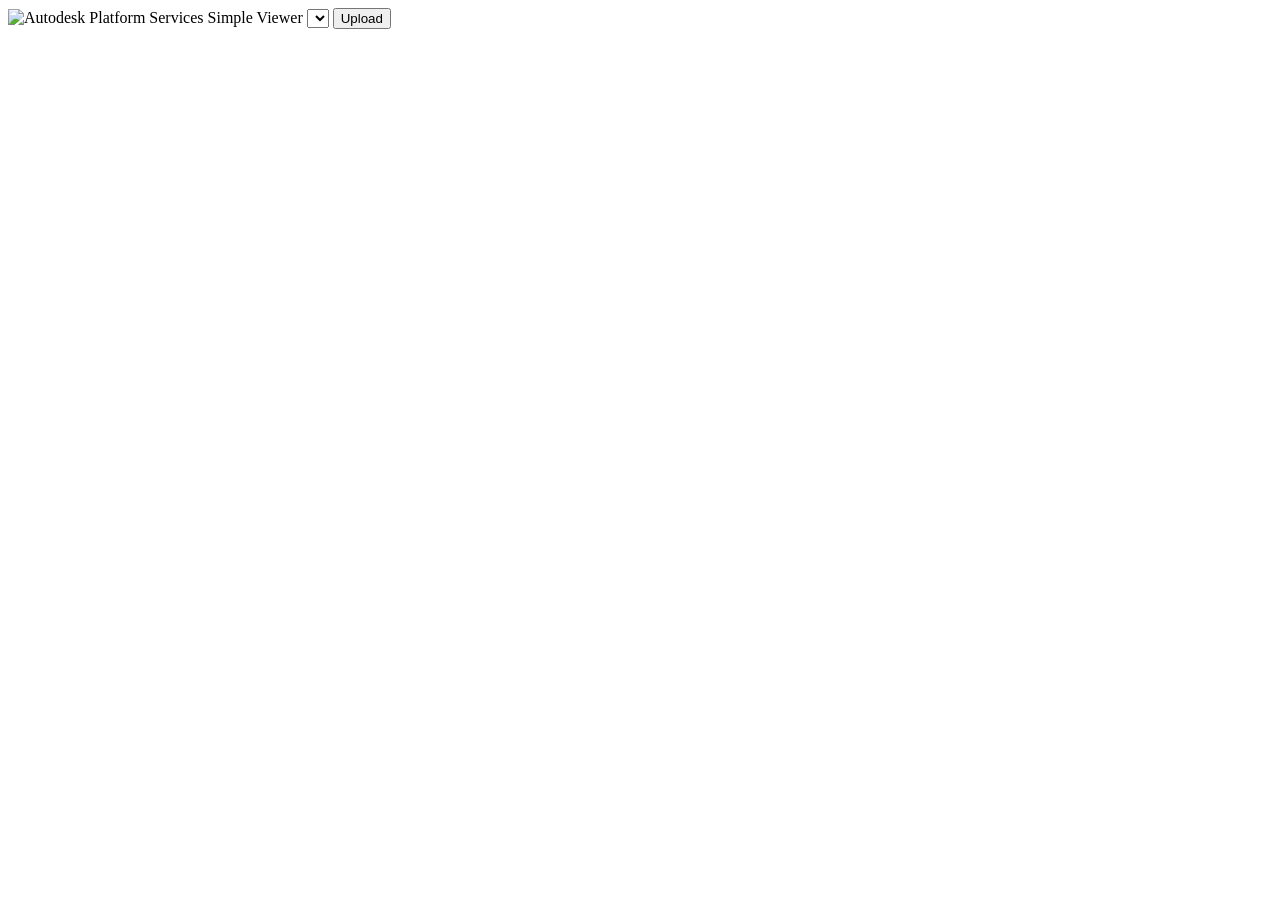
==== wwwroot/index.html @ d3ac1464 "Initialised project" ====
<!DOCTYPE html>
<html lang="en">

<head>
    <meta charset="UTF-8">
    <meta name="viewport" content="width=device-width, initial-scale=1.0">
    <meta http-equiv="X-UA-Compatible" content="ie=edge">
    <link rel="icon" type="image/x-icon" href="https://cdn.autodesk.io/favicon.ico">
    <link rel="stylesheet" href="https://developer.api.autodesk.com/modelderivative/v2/viewers/7.*/style.css">
    <link rel="stylesheet" href="/main.css">
    <title>Autodesk Platform Services: Simple Viewer</title>
</head>

<body>
    <div id="header">
        <img class="logo" src="https://cdn.autodesk.io/logo/black/stacked.png" alt="Autodesk Platform Services">
        <span class="title">Simple Viewer</span>
        <select name="models" id="models"></select>
        <button id="upload" title="Upload New Model">Upload</button>
        <input style="display: none" type="file" id="input">
    </div>
    <div id="preview"></div>
    <div id="overlay"></div>
    <script src="https://developer.api.autodesk.com/modelderivative/v2/viewers/7.*/viewer3D.js"></script>
    <script src="/main.js" type="module"></script>
</body>

</html>
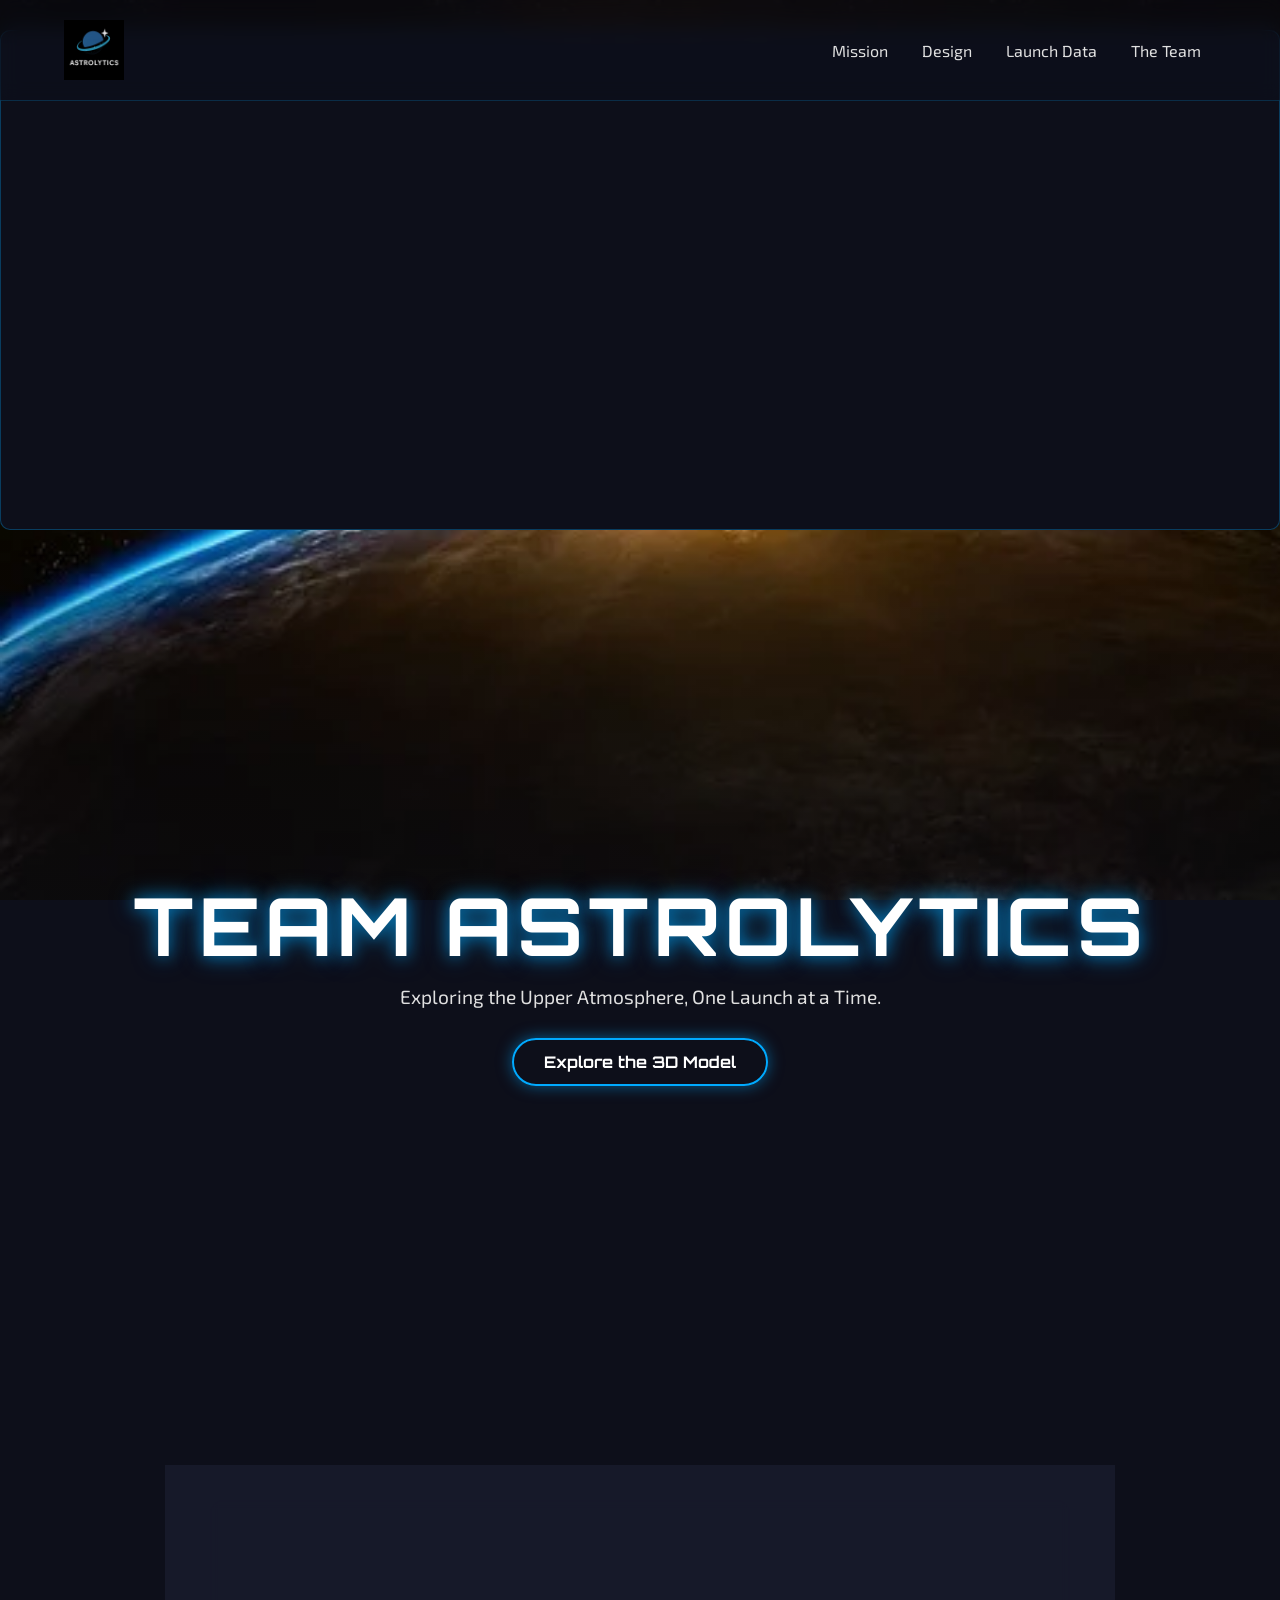
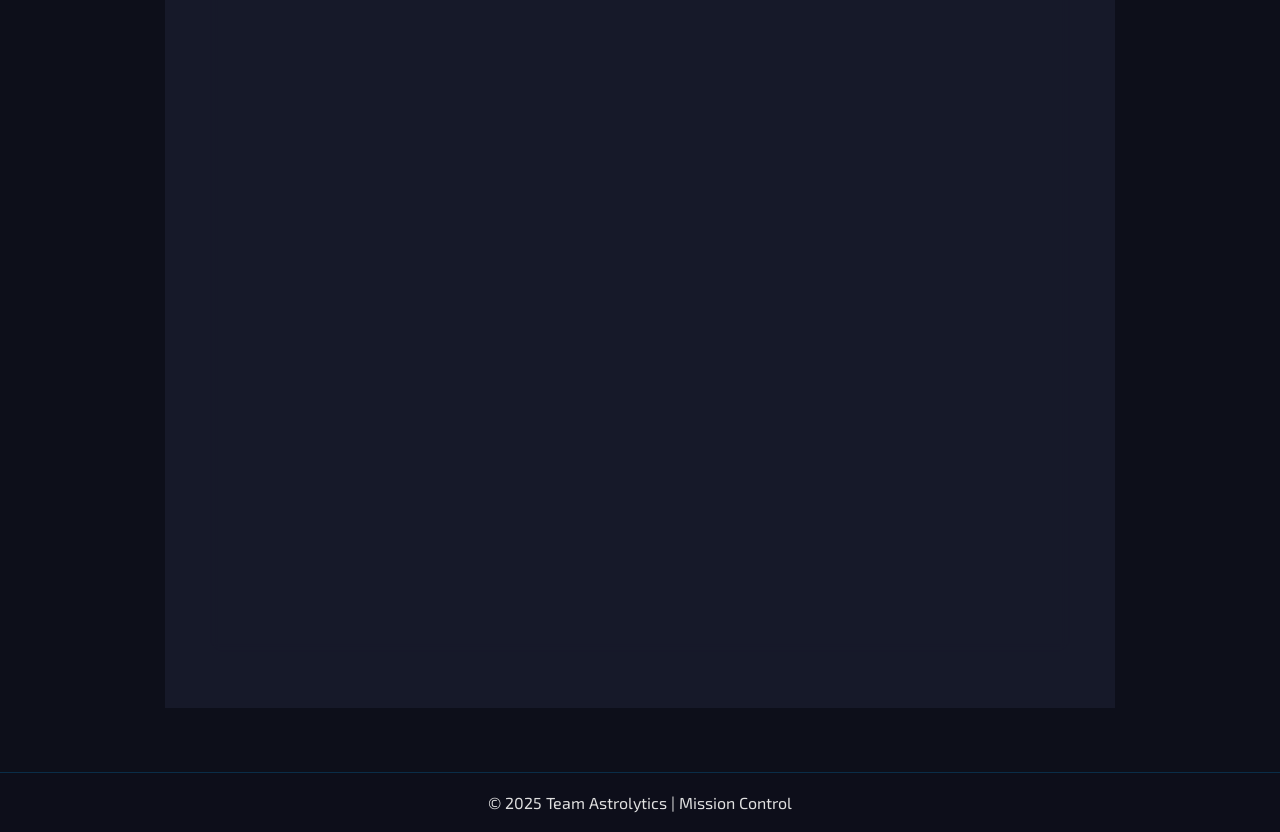
==== commit 5c5fc6e8: "Added to www_root" ====
--- a/wwwroot/index.html
+++ b/wwwroot/index.html
@@ -1,28 +1,133 @@
 <!DOCTYPE html>
 <html lang="en">
-
 <head>
     <meta charset="UTF-8">
     <meta name="viewport" content="width=device-width, initial-scale=1.0">
-    <meta http-equiv="X-UA-Compatible" content="ie=edge">
-    <link rel="icon" type="image/x-icon" href="https://cdn.autodesk.io/favicon.ico">
-    <link rel="stylesheet" href="https://developer.api.autodesk.com/modelderivative/v2/viewers/7.*/style.css">
-    <link rel="stylesheet" href="/main.css">
-    <title>Autodesk Platform Services: Simple Viewer</title>
+    <title>Team Astrolytics | Mission Control</title> 
+    
+    <link rel="preconnect" href="https://fonts.googleapis.com">
+    <link rel="preconnect" href="https://fonts.gstatic.com" crossorigin>
+    <link href="https://fonts.googleapis.com/css2?family=Exo+2:wght@300;400&family=Orbitron:wght@400;700&display=swap" rel="stylesheet">
+    
+    <link rel="stylesheet" href="style.css">
+<link rel="stylesheet" href="https://developer.api.autodesk.com/modelderivative/v2/viewers/7.*/style.min.css" type="text/css">
+
+    <style>
+        .logo-image {
+            height: 60px; 
+            width: auto;
+            vertical-align: middle;
+        } 
+    </style>
 </head>
+<body>
+    <section>
+        <div id="my-cansat-viewer"></div>
+    </section>
 
-<body>
-    <div id="header">
-        <img class="logo" src="https://cdn.autodesk.io/logo/black/stacked.png" alt="Autodesk Platform Services">
-        <span class="title">Simple Viewer</span>
-        <select name="models" id="models"></select>
-        <button id="upload" title="Upload New Model">Upload</button>
-        <input style="display: none" type="file" id="input">
-    </div>
-    <div id="preview"></div>
-    <div id="overlay"></div>
-    <script src="https://developer.api.autodesk.com/modelderivative/v2/viewers/7.*/viewer3D.js"></script>
-    <script src="/main.js" type="module"></script>
+    <header class="main-header">
+        <div class="logo">
+            <img src="logo.png" alt="Team Astrolytics Logo" class="logo-image">
+        </div>
+        <nav class="main-nav">
+            <a href="mission.html">Mission</a> 
+            <a href="design.html">Design</a>
+            <a href="data.html">Launch Data</a>
+            <a href="team.html">The Team</a>
+        </nav>
+    </header>
+
+    <section class="hero-section">
+        <div class="hero-content">
+            <h1 class="hero-title">TEAM ASTROLYTICS</h1>
+            <p class="hero-subtitle">Exploring the Upper Atmosphere, One Launch at a Time.</p>
+            <a href="#model" class="cta-button">Explore the 3D Model</a>
+        </div>
+    </section>
+    
+    <main class="content-wrapper">
+        
+        <section id="model" class="content-section">
+            <h2><span class="highlight">02</span>INTERACTIVE MODEL</h2>
+            <p>Get a hands-on look at our design. Click and drag the model below to explore every component in detail. This is where your Spline or Three.js viewer will go.</p>
+            <div class="spline-container">
+                <p class="placeholder-text">Your 3D Model Viewer Goes Here</p>
+            </div>
+             </section>
+    </main>
+
+    <footer class="main-footer">
+        <p>&copy; 2025 Team Astrolytics | Mission Control</p>
+    </footer>   
+</footer>
+
+    <script src="https://developer.api.autodesk.com/modelderivative/v2/viewers/7.*/viewer3D.min.js"></script>
+
+    <script>
+        // !! PASTE THE URN YOU COPIED FROM THE UPLOAD STEP !!
+        const MY_MODEL_URN = "YOUR_URN_HERE";
+
+        let viewer;
+
+        // 1. Get an access token from our backend server
+        async function getAccessToken() {
+            try {
+                // This asks your running Node.js server for a token
+                const resp = await fetch('/api/auth/token'); 
+                if (!resp.ok) {
+                    throw new Error(await resp.text());
+                }
+                const { access_token, expires_in } = await resp.json();
+                return { access_token, expires_in };
+            } catch (err) {
+                alert('Could not get access token. Is the backend server running?');
+                console.error(err);
+            }
+        }
+
+        // 2. Initialize the viewer
+        function initializeViewer() {
+            const options = {
+                env: 'AutodeskProduction',
+                getAccessToken: async (onTokenReady) => {
+                    const token = await getAccessToken();
+                    if (token) {
+                        onTokenReady(token.access_token, token.expires_in);
+                    }
+                }
+            };
+
+            Autodesk.Viewing.Initializer(options, () => {
+                // This ID must match the <div> you created in Step 2
+                const viewerDiv = document.getElementById('my-cansat-viewer');
+                viewer = new Autodesk.Viewing.GuiViewer3D(viewerDiv);
+                viewer.start();
+                loadModel(MY_MODEL_URN);
+            });
+        }
+
+        // 3. Load the model
+        function loadModel(urn) {
+            const documentId = 'urn:' + urn;
+            Autodesk.Viewing.Document.load(documentId, onDocumentLoadSuccess, onDocumentLoadFailure);
+        }
+
+        function onDocumentLoadSuccess(doc) {
+            const viewables = doc.getRoot().getDefaultGeometry();
+            viewer.loadDocumentNode(doc, viewables).then(i => {
+                console.log('Model loaded successfully.');
+            });
+        }
+
+        function onDocumentLoadFailure(viewerErrorCode) {
+            console.error('onDocumentLoadFailure() - ' + viewerErrorCode);
+        }
+
+        // --- Start everything ---
+        initializeViewer();
+
+    </script>
 </body>
+</html>
 
-</html>
+
--- a/wwwroot/style.css
+++ b/wwwroot/style.css
@@ -0,0 +1,219 @@
+/* ---- GLOBAL STYLES & VARIABLES ---- */
+:root {
+    --primary-color: #0d0f1a; /* Deep space blue */
+    --secondary-color: #1a1c2d;
+    --accent-color: #00aaff; /* Bright cyan accent */
+    --glow-color: rgba(0, 170, 255, 0.5);
+    --text-color: #e0e0e0; /* Light grey text */
+    --title-font: 'Orbitron', sans-serif;
+    --body-font: 'Exo 2', sans-serif;
+}
+
+* {
+    margin: 0;
+    padding: 0;
+    box-sizing: border-box;
+}
+
+html {
+    scroll-behavior: smooth;
+}
+
+body {
+    font-family: var(--body-font);
+    background-color: var(--primary-color);
+    background-image: url('background1.jpg'); /* Your starry background */
+    background-size: cover;
+    background-attachment: fixed;
+    color: var(--text-color);
+    overflow-x: hidden;
+}
+
+/* ---- HEADER & NAVIGATION ---- */
+.main-header {
+    position: fixed;
+    top: 0;
+    left: 0;
+    width: 100%;
+    display: flex;
+    justify-content: space-between;
+    align-items: center;
+    padding: 20px 5%;
+    z-index: 100;
+    background: rgba(13, 15, 26, 0.5); /* Semi-transparent */
+    backdrop-filter: blur(10px);
+    border-bottom: 1px solid rgba(0, 170, 255, 0.2);
+}
+
+.logo {
+    font-family: var(--title-font);
+    font-size: 1.5rem;
+    font-weight: 700;
+    color: #fff;
+    text-shadow: 0 0 10px var(--glow-color);
+}
+
+.main-nav a {
+    color: var(--text-color);
+    text-decoration: none;
+    margin: 0 15px;
+    font-weight: 400;
+    transition: all 0.3s ease;
+}
+
+.main-nav a:hover {
+    color: var(--accent-color);
+    text-shadow: 0 0 5px var(--glow-color);
+}
+
+/* ---- HERO SECTION ---- */
+.hero-section {
+    display: flex;
+    justify-content: center;
+    align-items: center;
+    text-align: center;
+    height: 100vh;
+    padding: 0 5%;
+    position: relative;
+    background: linear-gradient(to bottom, rgba(13, 15, 26, 0) 0%, var(--primary-color) 95%);
+}
+
+.hero-title {
+    font-family: var(--title-font);
+    font-size: 5rem;
+    font-weight: 700;
+    color: #fff;
+    letter-spacing: 5px;
+    text-shadow: 0 0 15px var(--glow-color), 0 0 25px var(--glow-color);
+    animation: fadeInDown 1.5s ease-out;
+}
+
+.hero-subtitle {
+    font-size: 1.2rem;
+    margin-top: 10px;
+    color: var(--text-color);
+    max-width: 600px;
+    margin-left: auto;
+    margin-right: auto;
+    animation: fadeInUp 1.5s ease-out;
+}
+
+/* ---- CALL TO ACTION BUTTON ---- */
+.cta-button {
+    display: inline-block;
+    margin-top: 30px;
+    padding: 12px 30px;
+    border: 2px solid var(--accent-color);
+    border-radius: 50px;
+    color: #fff;
+    background-color: transparent;
+    text-decoration: none;
+    font-weight: bold;
+    font-family: var(--title-font);
+    transition: all 0.3s ease;
+    box-shadow: 0 0 15px var(--glow-color);
+    animation: fadeInUp 1.8s ease-out;
+}
+
+.cta-button:hover {
+    background-color: var(--accent-color);
+    box-shadow: 0 0 25px var(--glow-color), 0 0 35px var(--glow-color);
+    transform: translateY(-3px);
+}
+
+/* ---- CONTENT SECTIONS ---- */
+.content-wrapper {
+    max-width: 900px;
+    margin: 50px auto;
+    padding: 20px;
+}
+
+.content-section {
+    background: rgba(26, 28, 45, 0.8);
+    backdrop-filter: blur(5px);
+    padding: 40px;
+    margin-bottom: 50px;
+    border-radius: 15px;
+    border: 1px solid rgba(0, 170, 255, 0.2);
+    box-shadow: 0 10px 30px rgba(0, 0, 0, 0.3);
+}
+
+.content-section h2 {
+    font-family: var(--title-font);
+    font-size: 2.5rem;
+    margin-bottom: 20px;
+    color: #fff;
+    border-bottom: 2px solid var(--accent-color);
+    display: inline-block;
+    padding-bottom: 5px;
+}
+
+.content-section p {
+    font-size: 1.1rem;
+    line-height: 1.8;
+}
+
+.highlight {
+    color: var(--accent-color);
+    margin-right: 15px;
+}
+
+/* ---- 3D MODEL CONTAINER ---- */
+.spline-container {
+    width: 100%;
+    height: 500px; 
+    margin-top: 30px;
+    border-radius: 10px;
+    overflow: hidden; 
+    background-color: var(--primary-color);
+    border: 1px solid rgba(0, 170, 255, 0.3);
+}
+
+/* ---- 3D MODEL CONTAINER ---- */
+#my-cansat-viewer {
+    width: 100%;
+    height: 500px; /* This height is perfect! */
+    margin-top: 30px;
+    border-radius: 10px;
+    overflow: hidden; 
+    background-color: var(--primary-color);
+    border: 1px solid rgba(0, 170, 255, 0.3);
+    
+    /* ADD THIS LINE: It's required by the viewer */
+    position: relative; 
+}
+
+/* ---- FOOTER ---- */
+.main-footer {
+    text-align: center;
+    padding: 20px;
+    border-top: 1px solid rgba(0, 170, 255, 0.2);
+    background: rgba(13, 15, 26, 0.7);
+}
+
+/* ---- ANIMATIONS ---- */
+@keyframes fadeInDown {
+    from {
+        opacity: 0;
+        transform: translateY(-30px);
+    }
+    to {
+        opacity: 1;
+        transform: translateY(0);
+    }
+}
+
+@keyframes fadeInUp {
+    from {
+        opacity: 0;
+        transform: translateY(30px);
+    }
+    to {
+        opacity: 1;
+        transform: translateY(0);
+    }
+
+
+
+    
+}
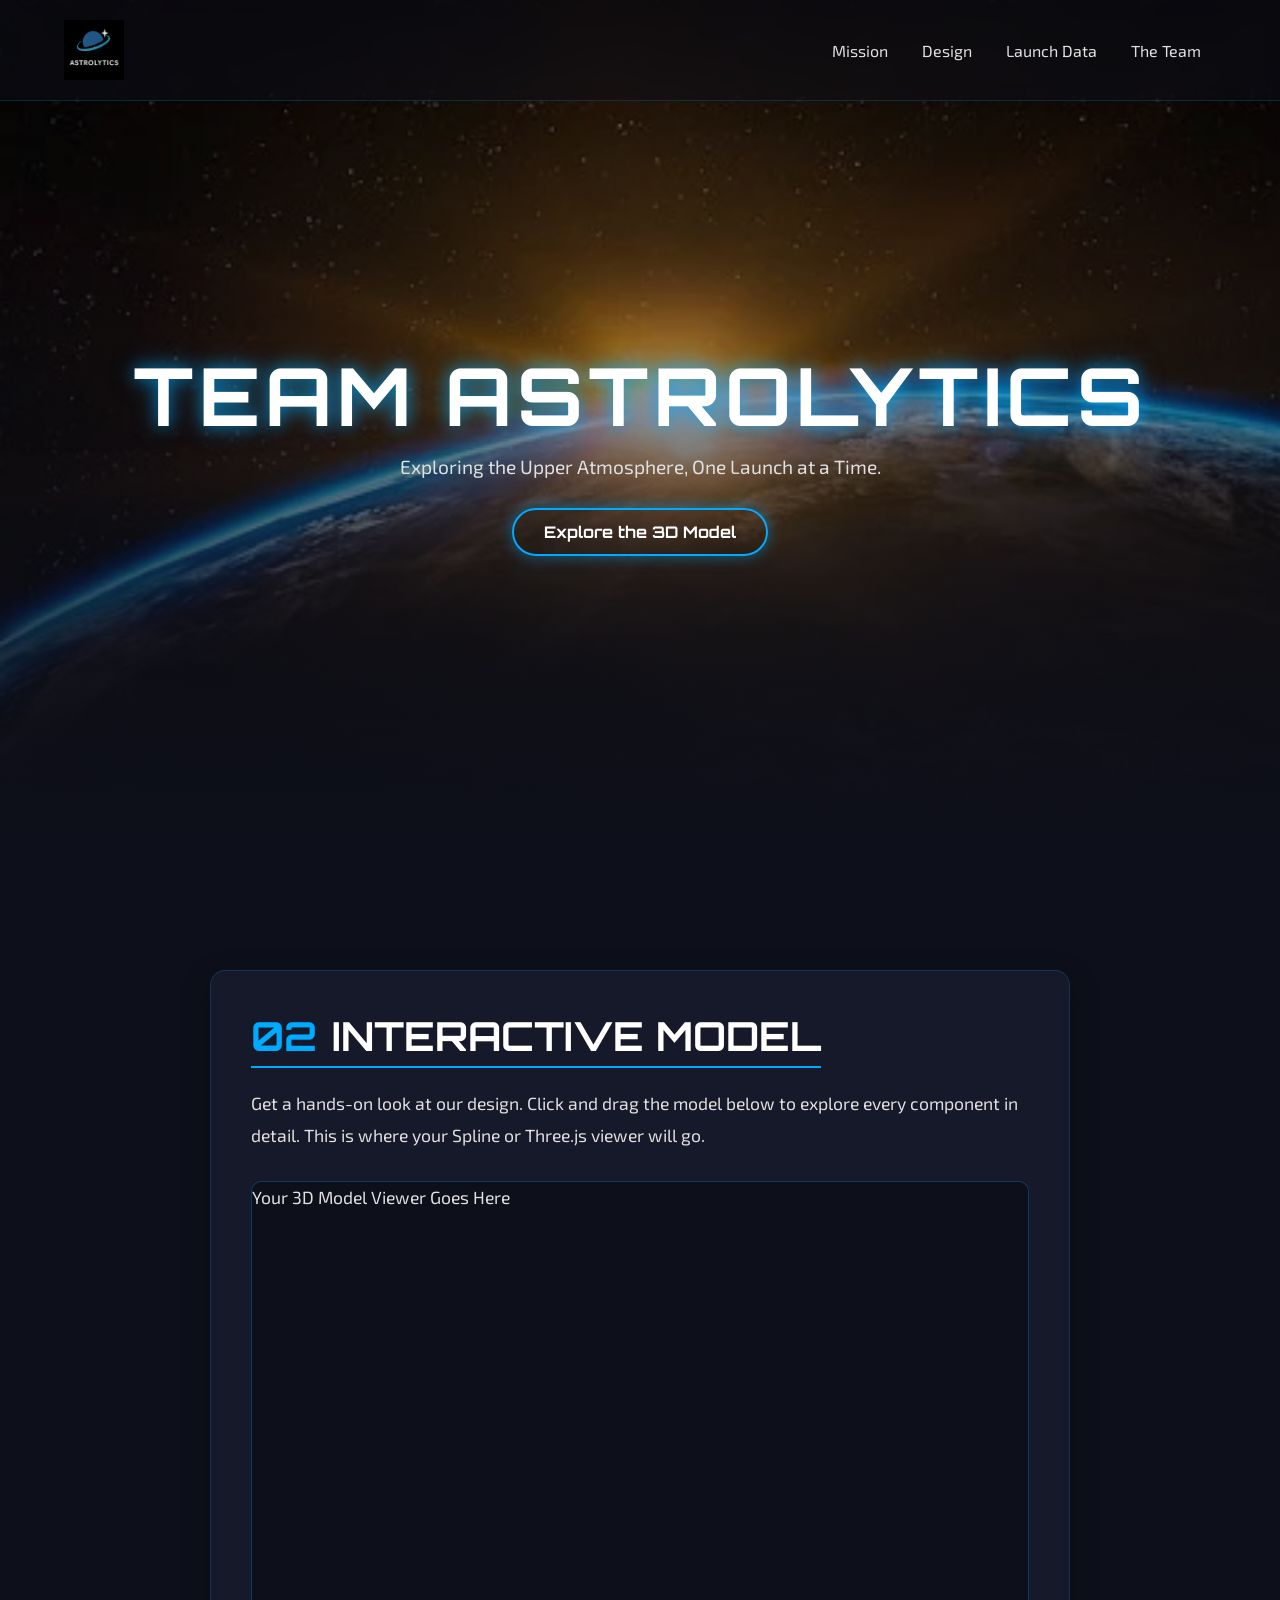
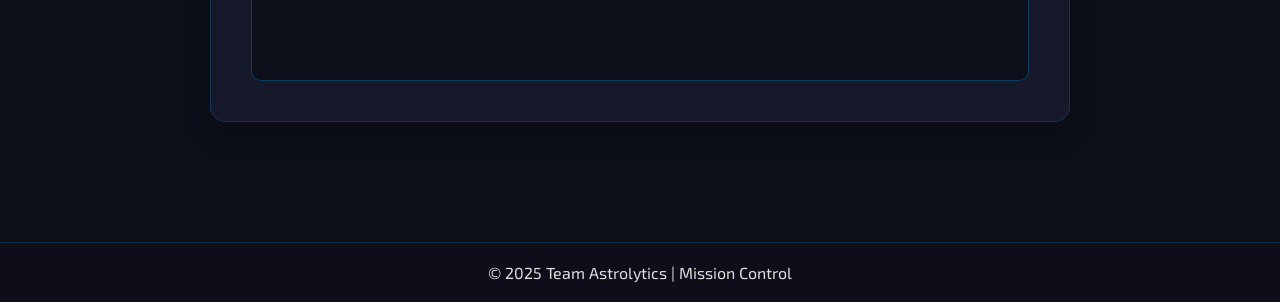
==== commit 15717cf1: "Added two files" ====
--- a/wwwroot/index.html
+++ b/wwwroot/index.html
@@ -22,7 +22,7 @@
 </head>
 <body>
     <section>
-        <div id="my-cansat-viewer"></div>
+        
     </section>
 
     <header class="main-header">
@@ -61,72 +61,9 @@
     </footer>   
 </footer>
 
-    <script src="https://developer.api.autodesk.com/modelderivative/v2/viewers/7.*/viewer3D.min.js"></script>
+    
 
-    <script>
-        // !! PASTE THE URN YOU COPIED FROM THE UPLOAD STEP !!
-        const MY_MODEL_URN = "YOUR_URN_HERE";
-
-        let viewer;
-
-        // 1. Get an access token from our backend server
-        async function getAccessToken() {
-            try {
-                // This asks your running Node.js server for a token
-                const resp = await fetch('/api/auth/token'); 
-                if (!resp.ok) {
-                    throw new Error(await resp.text());
-                }
-                const { access_token, expires_in } = await resp.json();
-                return { access_token, expires_in };
-            } catch (err) {
-                alert('Could not get access token. Is the backend server running?');
-                console.error(err);
-            }
-        }
-
-        // 2. Initialize the viewer
-        function initializeViewer() {
-            const options = {
-                env: 'AutodeskProduction',
-                getAccessToken: async (onTokenReady) => {
-                    const token = await getAccessToken();
-                    if (token) {
-                        onTokenReady(token.access_token, token.expires_in);
-                    }
-                }
-            };
-
-            Autodesk.Viewing.Initializer(options, () => {
-                // This ID must match the <div> you created in Step 2
-                const viewerDiv = document.getElementById('my-cansat-viewer');
-                viewer = new Autodesk.Viewing.GuiViewer3D(viewerDiv);
-                viewer.start();
-                loadModel(MY_MODEL_URN);
-            });
-        }
-
-        // 3. Load the model
-        function loadModel(urn) {
-            const documentId = 'urn:' + urn;
-            Autodesk.Viewing.Document.load(documentId, onDocumentLoadSuccess, onDocumentLoadFailure);
-        }
-
-        function onDocumentLoadSuccess(doc) {
-            const viewables = doc.getRoot().getDefaultGeometry();
-            viewer.loadDocumentNode(doc, viewables).then(i => {
-                console.log('Model loaded successfully.');
-            });
-        }
-
-        function onDocumentLoadFailure(viewerErrorCode) {
-            console.error('onDocumentLoadFailure() - ' + viewerErrorCode);
-        }
-
-        // --- Start everything ---
-        initializeViewer();
-
-    </script>
+   
 </body>
 </html>
 
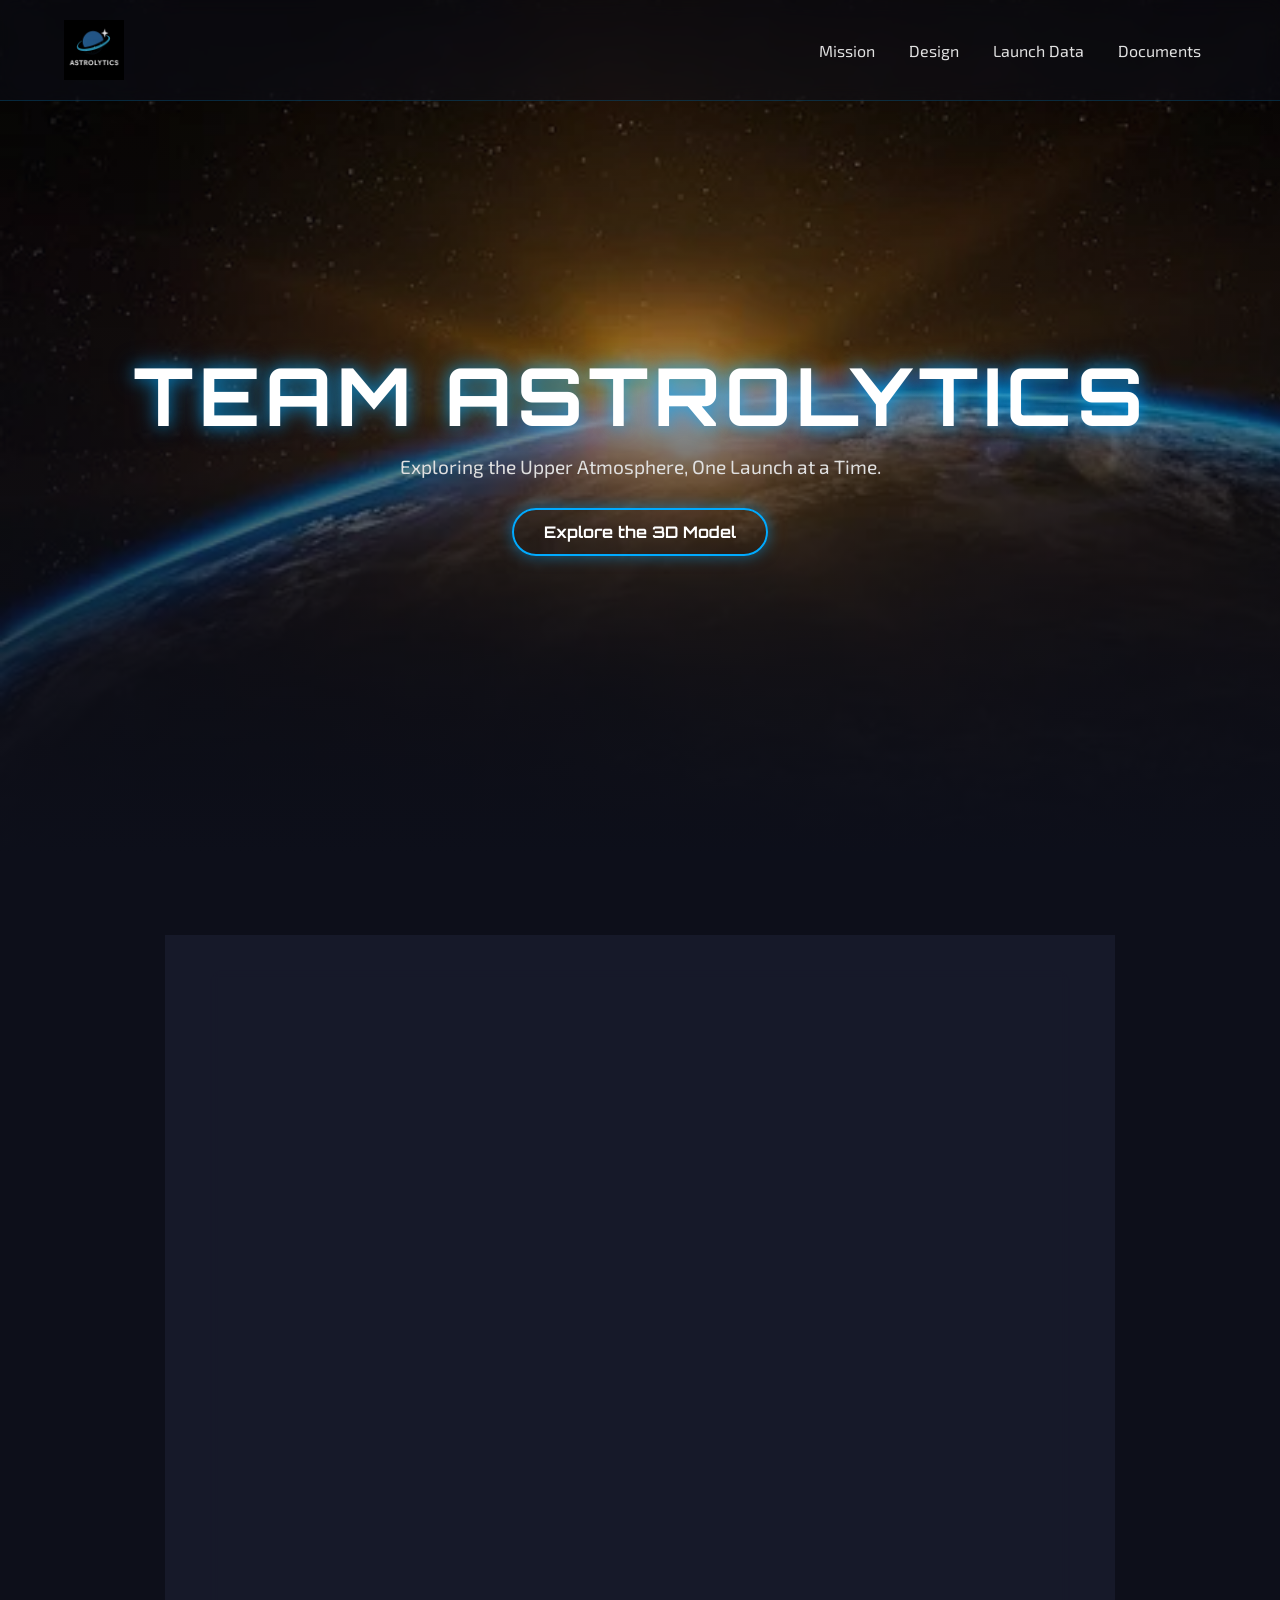
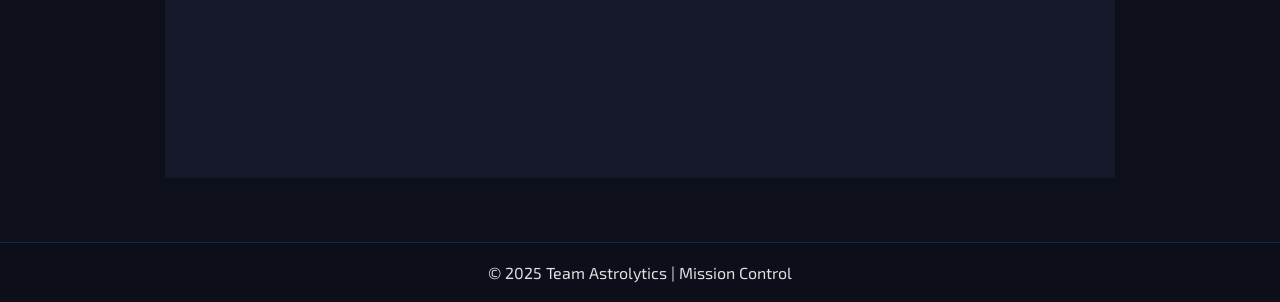
==== commit 52716dea: "added Document section" ====
--- a/wwwroot/index.html
+++ b/wwwroot/index.html
@@ -33,7 +33,8 @@
             <a href="mission.html">Mission</a> 
             <a href="design.html">Design</a>
             <a href="data.html">Launch Data</a>
-            <a href="team.html">The Team</a>
+            <a href="documents.html">Documents</a>
+
         </nav>
     </header>
 
--- a/wwwroot/style.css
+++ b/wwwroot/style.css
@@ -174,10 +174,10 @@
     width: 100%;
     height: 500px; /* This height is perfect! */
     margin-top: 30px;
-    border-radius: 10px;
+    border-radius: 20px;
     overflow: hidden; 
     background-color: var(--primary-color);
-    border: 1px solid rgba(0, 170, 255, 0.3);
+    border: 1px solid rgba(0, 10, 15, 0.3);
     
     /* ADD THIS LINE: It's required by the viewer */
     position: relative; 
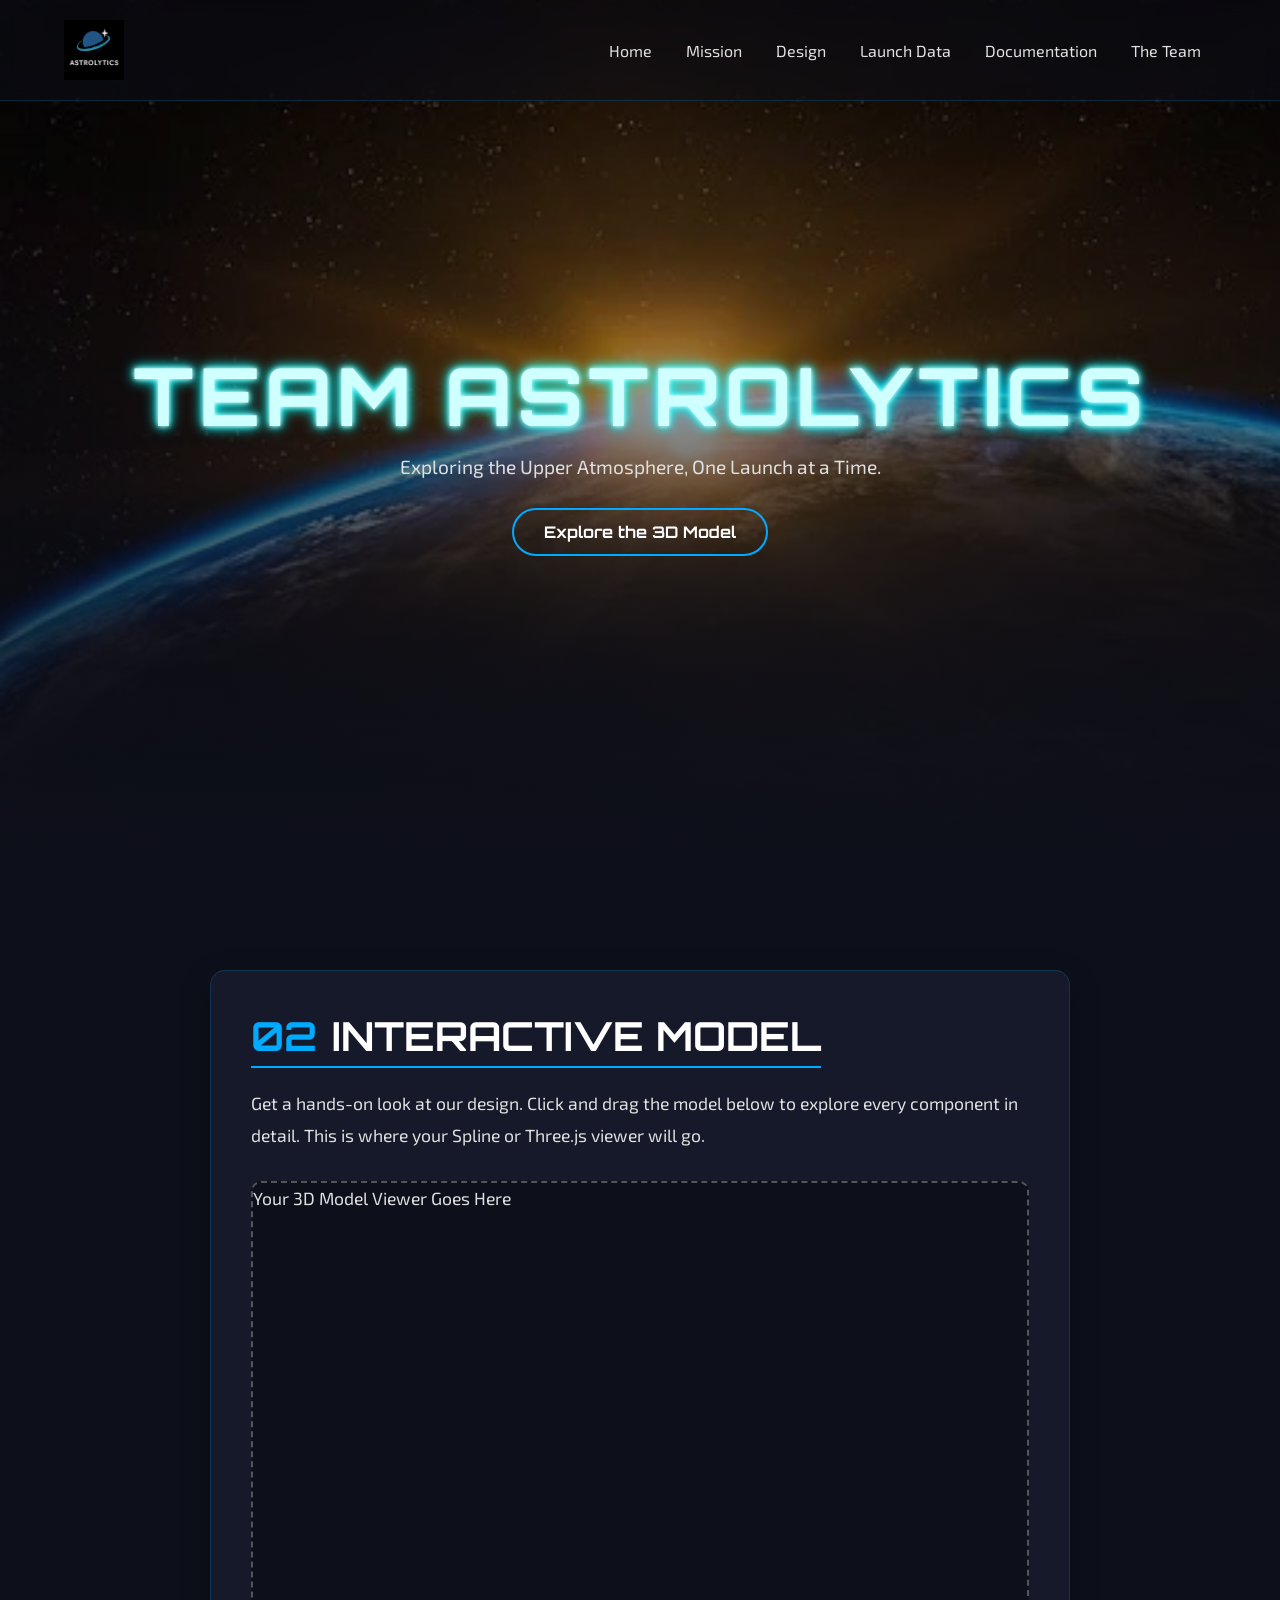
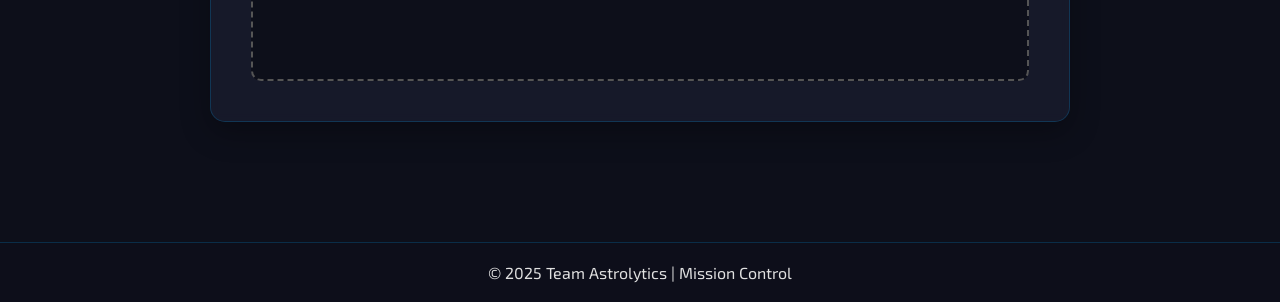
==== commit a83804fb: "added multiple files" ====
--- a/wwwroot/index.html
+++ b/wwwroot/index.html
@@ -10,14 +10,134 @@
     <link href="https://fonts.googleapis.com/css2?family=Exo+2:wght@300;400&family=Orbitron:wght@400;700&display=swap" rel="stylesheet">
     
     <link rel="stylesheet" href="style.css">
-<link rel="stylesheet" href="https://developer.api.autodesk.com/modelderivative/v2/viewers/7.*/style.min.css" type="text/css">
+    <link rel="stylesheet" href="https://developer.api.autodesk.com/modelderivative/v2/viewers/7.*/style.min.css" type="text/css">
 
     <style>
         .logo-image {
             height: 60px; 
             width: auto;
             vertical-align: middle;
+            /* Add transition for hover effect */
+            transition: all 0.3s ease-in-out;
         } 
+
+        /* --- START OF HOVER EFFECTS --- */
+
+        /* Define a "crazy shake" animation */
+        @keyframes crazy-shake {
+            0% { transform: translate(0, 0) rotate(0); }
+            20% { transform: translate(-3px, 0px) rotate(-1deg); }
+            40% { transform: translate(3px, 0px) rotate(1deg); }
+            60% { transform: translate(-3px, 0px) rotate(0deg); }
+            80% { transform: translate(3px, 0px) rotate(-1deg); }
+            100% { transform: translate(0, 0) rotate(0); }
+        }
+
+        /* 1. Logo Hover */
+        .logo-image:hover {
+            transform: scale(1.1) rotate(-5deg);
+            filter: drop-shadow(0 0 15px #00aaff) drop-shadow(0 0 5px #fff);
+        }
+
+        /* 2. Nav Links Hover */
+        .main-nav a {
+            transition: all 0.3s ease-in-out;
+        }
+        .main-nav a:hover {
+            color: #fff;
+            transform: scale(1.15);
+            text-shadow: 
+                0 0 5px #fff,
+                0 0 10px #fff,
+                0 0 20px #00aaff,
+                0 0 30px #00aaff;
+        }
+
+        /* 3. Hero Title (CYAN NEON EFFECT) */
+        .hero-title {
+            transition: all 0.3s ease-in-out;
+            /* Base static cyan neon effect */
+            color: #d0ffff; /* Light cyan base text */
+            text-shadow: 
+                0 0 5px #fff,
+                0 0 10px #00ffff,
+                0 0 15px #00ffff;
+        }
+        
+        /* --- THIS IS THE UPDATED/REDUCED EFFECT --- */
+        .hero-title:hover {
+            /* Reduced "lightning" effect */
+            color: #fff; /* Bright white "hot" core */
+            text-shadow: 
+                0 0 5px #fff,
+                0 0 10px #fff,
+                0 0 15px #fff,     /* Reduced white core */
+                0 0 30px #00ffff, /* Reduced cyan aura */
+                0 0 50px #00ffff; /* Reduced faintest glow */
+        }
+        
+        /* 4. Hero Subtitle Hover (Crazy Shake) */
+        .hero-subtitle {
+             transition: all 0.3s ease-in-out;
+        }
+        .hero-subtitle:hover {
+            color: #00ff00; /* Electric Green */
+            animation: crazy-shake 0.5s cubic-bezier(.36,.07,.19,.97) both infinite;
+        }
+
+        /* 5. CTA Button Hover */
+        .cta-button {
+            transition: all 0.3s ease-in-out;
+            /* Base shadow to transition from */
+            box-shadow: 0 0 0 rgba(0, 170, 255, 0); 
+        }
+        .cta-button:hover {
+            background-color: #00aaff;
+            color: #000;
+            transform: scale(1.1);
+            box-shadow: 
+                0 0 15px #00aaff,
+                0 0 30px #00aaff,
+                0 0 50px #fff;
+        }
+
+        /* 6. Section Title Hover */
+        .content-section h2 {
+            transition: all 0.3s ease-in-out;
+        }
+        .content-section h2:hover {
+            color: #fff;
+            transform: skewX(-15deg) scale(1.05);
+            text-shadow: 
+                0 0 10px #00ff00, /* Electric Green */
+                0 0 20px #00ff00;
+        }
+        
+        /* 7. 3D Model Placeholder Hover */
+        .spline-container {
+             /* Assuming it has a base color/border in style.css */
+            transition: all 0.3s ease-in-out;
+            border: 2px dashed #555; /* Example base border */
+        }
+        .spline-container:hover {
+            transform: scale(1.02);
+            border-color: #00eeff;
+            box-shadow: 
+                0 0 20px #00ffff,
+                inset 0 0 20px #00f7ff; /* Inner glow */
+        }
+
+        /* 8. Footer Hover */
+        .main-footer p {
+            transition: all 0.3s ease-in-out;
+        }
+        .main-footer:hover p {
+            color: #fff;
+            text-shadow: 0 0 10px #fff, 0 0 15px #00aaff;
+        }
+
+        /* --- END OF HOVER EFFECTS --- */
+
     </style>
 </head>
 <body>
@@ -30,11 +150,12 @@
             <img src="logo.png" alt="Team Astrolytics Logo" class="logo-image">
         </div>
         <nav class="main-nav">
+            <a href="index.html">Home</a> 
             <a href="mission.html">Mission</a> 
             <a href="design.html">Design</a>
             <a href="data.html">Launch Data</a>
-            <a href="documents.html">Documents</a>
-
+            <a href="document.html">Documentation</a>
+            <a href="team.html">The Team</a>
         </nav>
     </header>
 
@@ -59,13 +180,7 @@
 
     <footer class="main-footer">
         <p>&copy; 2025 Team Astrolytics | Mission Control</p>
-    </footer>   
-</footer>
-
+    </footer> 
     
-
-   
 </body>
-</html>
-
-
+</html>
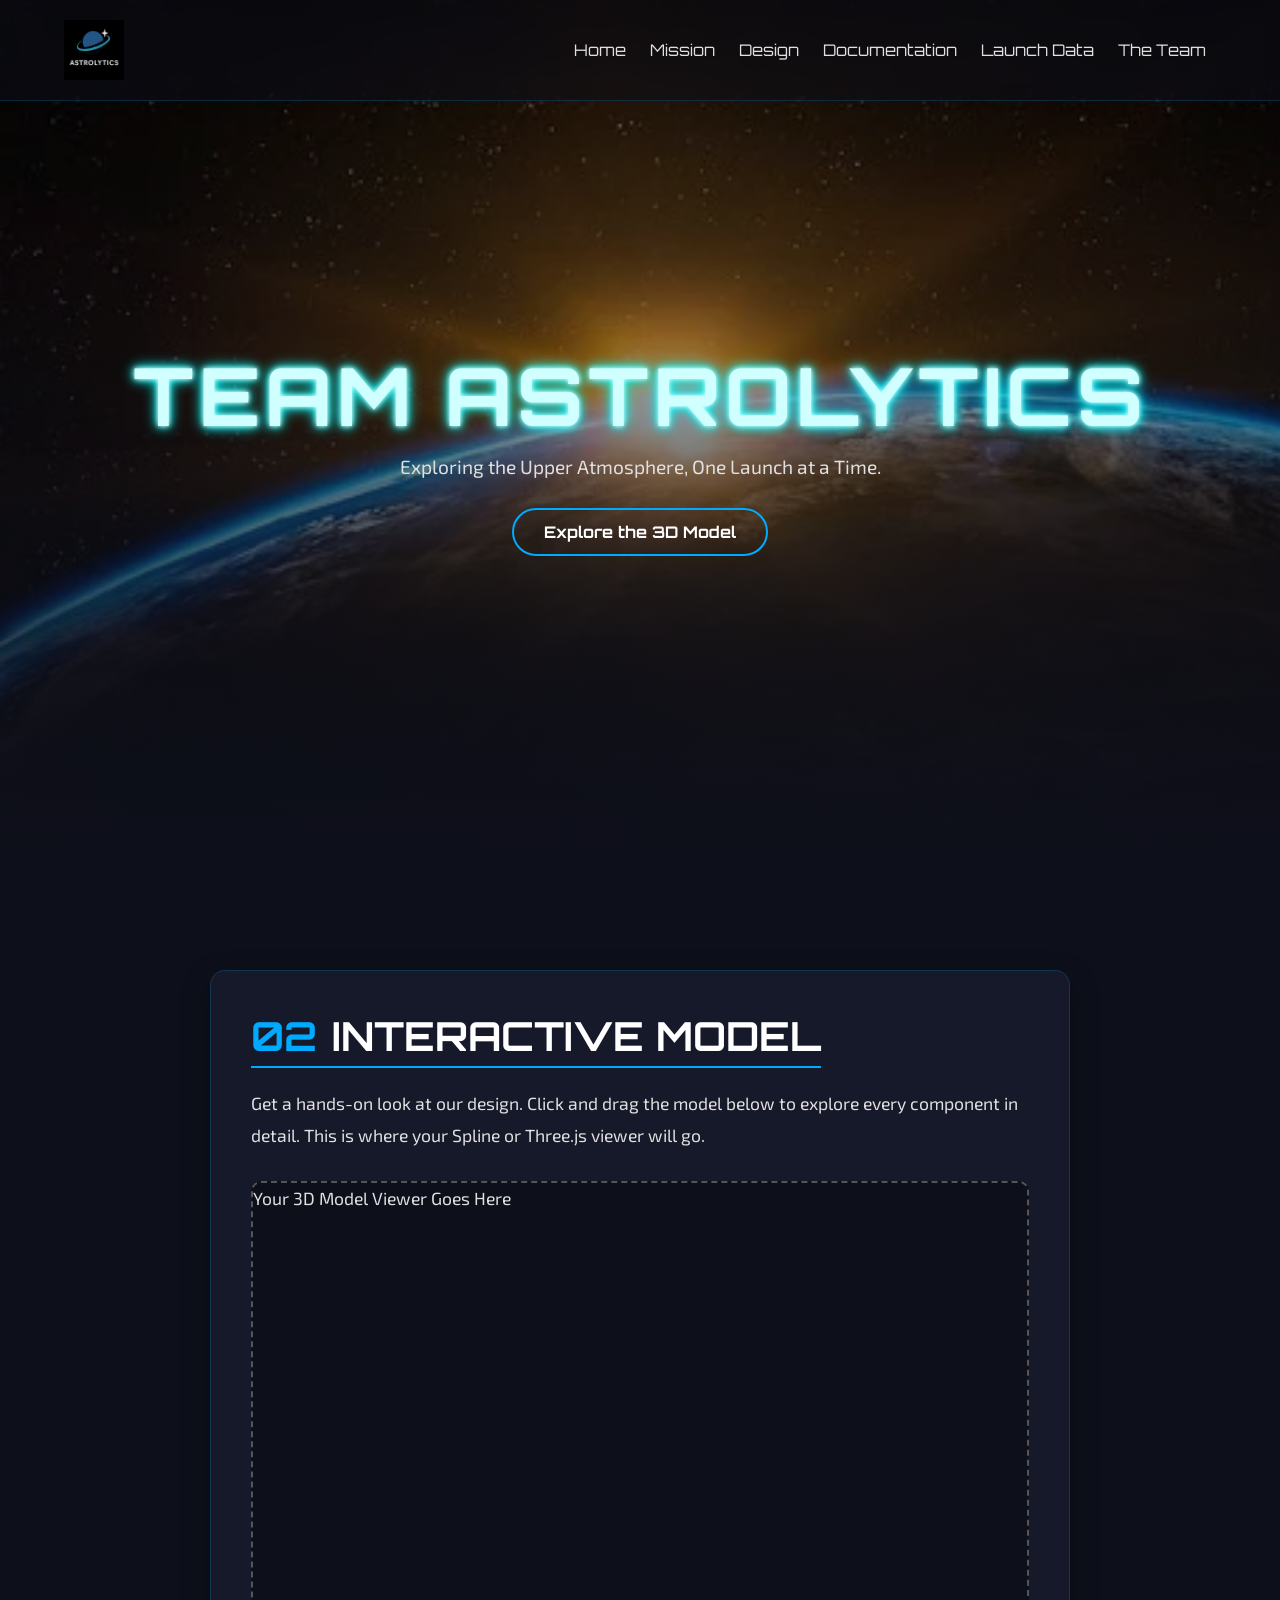
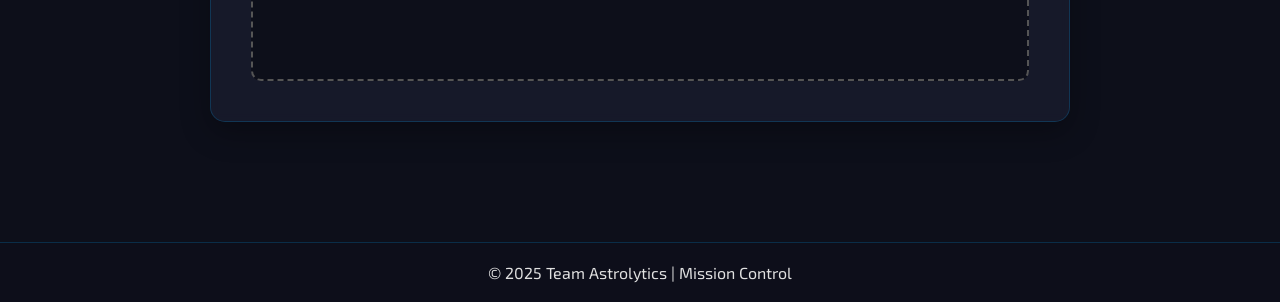
==== commit 4d02a9c5: "new changes again" ====
--- a/wwwroot/index.html
+++ b/wwwroot/index.html
@@ -40,9 +40,17 @@
         }
 
         /* 2. Nav Links Hover */
+        
+        /* === THIS RULE IS NOW IDENTICAL TO document.html === */
         .main-nav a {
+            color: var(--text-primary);
+            text-decoration: none;
+            margin: 0 10px;
+            font-weight: 400;
+            font-family: 'Orbitron', sans-serif;
             transition: all 0.3s ease-in-out;
         }
+        
         .main-nav a:hover {
             color: #fff;
             transform: scale(1.15);
@@ -109,8 +117,8 @@
             color: #fff;
             transform: skewX(-15deg) scale(1.05);
             text-shadow: 
-                0 0 10px #00ff00, /* Electric Green */
-                0 0 20px #00ff00;
+                0 0 10px #00fff2, /* Electric Green */
+                0 0 20px #00e1ff;
         }
         
         /* 7. 3D Model Placeholder Hover */
@@ -153,8 +161,8 @@
             <a href="index.html">Home</a> 
             <a href="mission.html">Mission</a> 
             <a href="design.html">Design</a>
+            <a href="document.html">Documentation</a>
             <a href="data.html">Launch Data</a>
-            <a href="document.html">Documentation</a>
             <a href="team.html">The Team</a>
         </nav>
     </header>
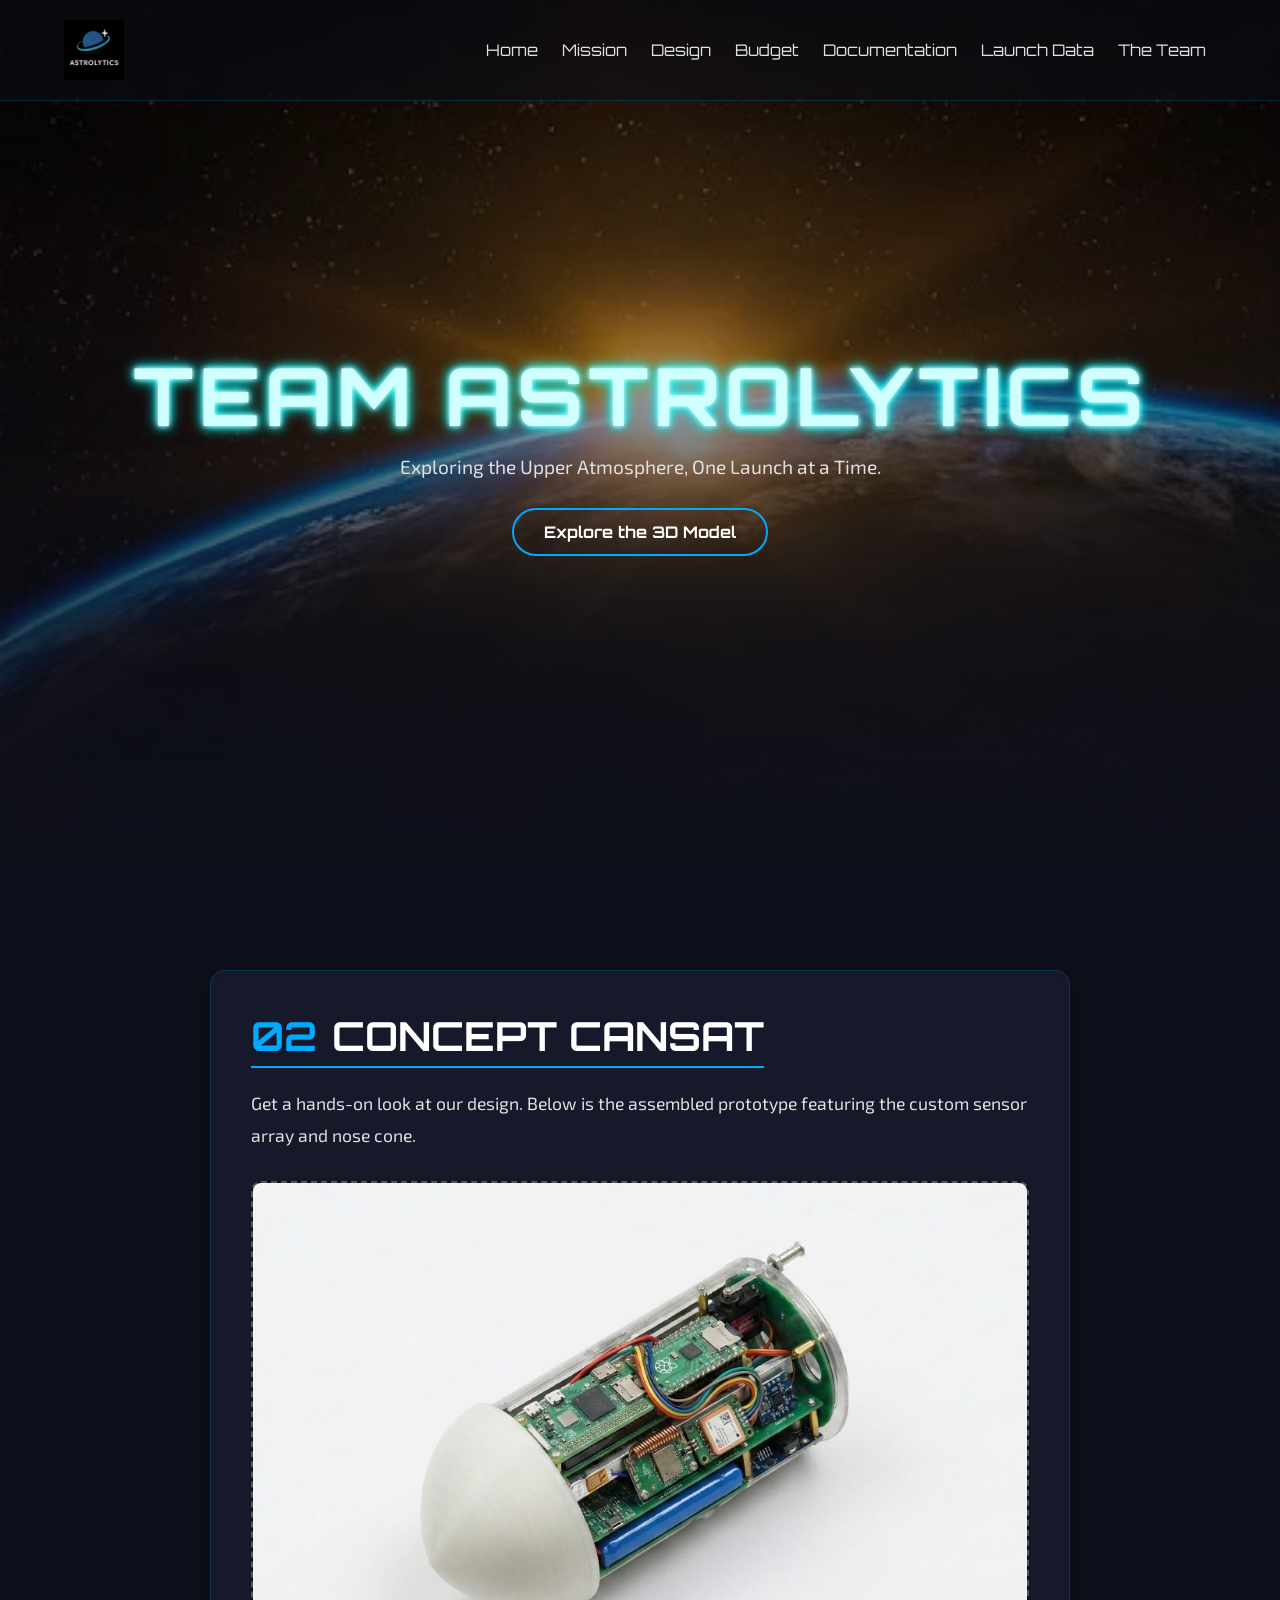
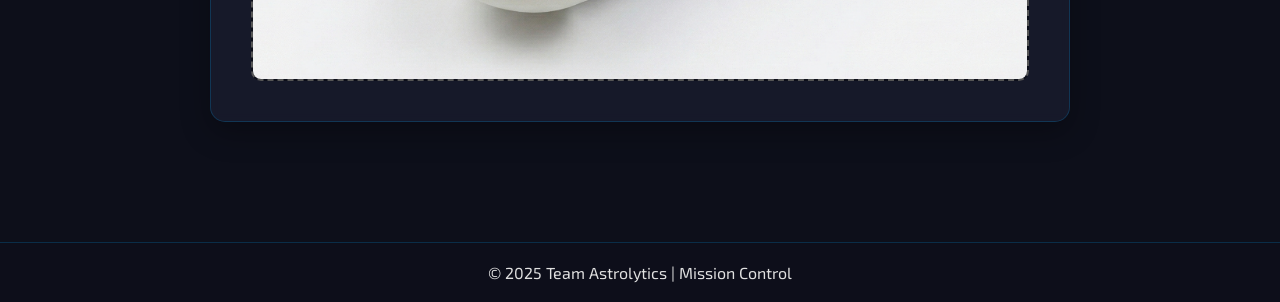
==== commit 88aa4e4e: "updated files" ====
--- a/wwwroot/index.html
+++ b/wwwroot/index.html
@@ -40,8 +40,6 @@
         }
 
         /* 2. Nav Links Hover */
-        
-        /* === THIS RULE IS NOW IDENTICAL TO document.html === */
         .main-nav a {
             color: var(--text-primary);
             text-decoration: none;
@@ -72,7 +70,6 @@
                 0 0 15px #00ffff;
         }
         
-        /* --- THIS IS THE UPDATED/REDUCED EFFECT --- */
         .hero-title:hover {
             /* Reduced "lightning" effect */
             color: #fff; /* Bright white "hot" core */
@@ -126,6 +123,11 @@
              /* Assuming it has a base color/border in style.css */
             transition: all 0.3s ease-in-out;
             border: 2px dashed #555; /* Example base border */
+            /* Center the image */
+            display: flex;
+            justify-content: center;
+            align-items: center;
+            overflow: hidden;
         }
         .spline-container:hover {
             transform: scale(1.02);
@@ -158,13 +160,13 @@
             <img src="logo.png" alt="Team Astrolytics Logo" class="logo-image">
         </div>
         <nav class="main-nav">
-            <a href="index.html">Home</a> 
-            <a href="mission.html">Mission</a> 
-            <a href="design.html">Design</a>
-            <a href="document.html">Documentation</a>
-            <a href="data.html">Launch Data</a>
-            <a href="team.html">The Team</a>
-        </nav>
+    <a href="index.html">Home</a> 
+    <a href="mission.html">Mission</a> 
+    <a href="design.html">Design</a>
+    <a href="budget.html">Budget</a> <a href="document.html">Documentation</a>
+    <a href="data.html">Launch Data</a>
+    <a href="team.html">The Team</a>
+</nav>
     </header>
 
     <section class="hero-section">
@@ -178,10 +180,10 @@
     <main class="content-wrapper">
         
         <section id="model" class="content-section">
-            <h2><span class="highlight">02</span>INTERACTIVE MODEL</h2>
-            <p>Get a hands-on look at our design. Click and drag the model below to explore every component in detail. This is where your Spline or Three.js viewer will go.</p>
+            <h2><span class="highlight">02</span>CONCEPT CANSAT</h2>
+            <p>Get a hands-on look at our design. Below is the assembled prototype featuring the custom sensor array and nose cone.</p>
             <div class="spline-container">
-                <p class="placeholder-text">Your 3D Model Viewer Goes Here</p>
+                <img src="full-design.png" alt="Astrolytics CanSat Design with transparent casing" style="width: 100%; height: auto; display: block;">
             </div>
              </section>
     </main>
